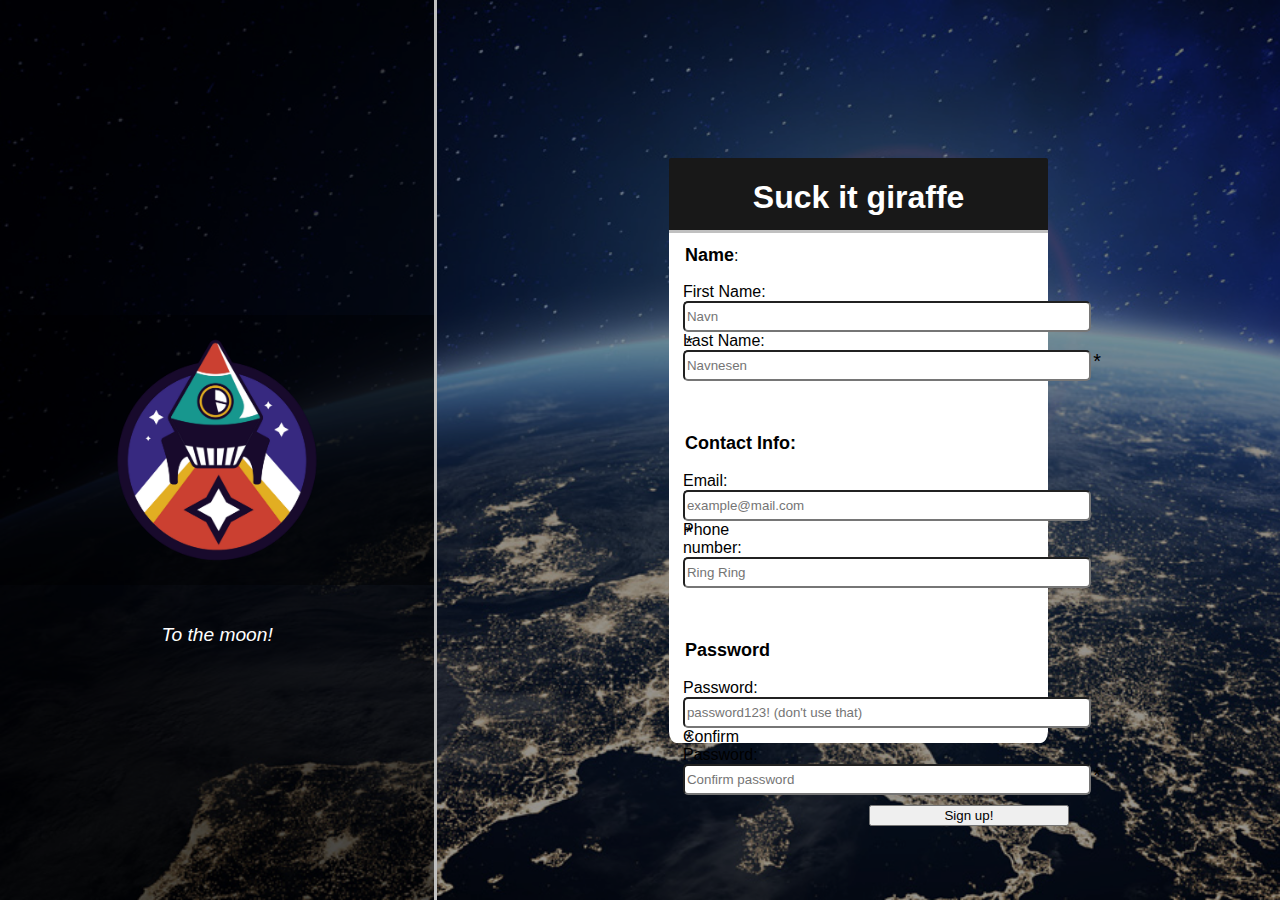
==== index.html @ 5de7ceba "Add foundation of page" ====
<!DOCTYPE html>
<html lang="en">
<head>
    <meta charset="UTF-8">
    <meta name="viewport" content="width=device-width, initial-scale=1.0">
    <title>Sign up!</title>
    <link rel="stylesheet" href="/css/style.css">
    <script src="/js/script.js" defer></script>
</head>
<body>
    <div id="one">
        <div style="margin-top: 50px;"><img id="logo" src="/img/logo.png" alt=""></div>
        <div style="height: 0; margin-top: 50px; color: white; font-style: italic; font-size: larger;">To the moon!</div>
    </div>
    <div id="two">
        <form action="">
            <div id="formHeader">
                <h1 id="formTitle" style="text-align: center;"><a href="https://roselynwill.com/">Suck it giraffe</a></h1>
            </div>
            <fieldset>
                <legend><h1>Name</h1>:</legend>
                <label for="firstName">First Name:</label>
                <input type="text" name="firstName" id="firstName" placeholder="Navn" required>
                <span></span>
                <label for="lastName">Last Name:</label>
                <input type="text" name="lastName" id="lastName" placeholder="Navnesen" required>
                <span></span>
            </fieldset>
            <fieldset>
                <legend><h1>Contact Info:</h1></legend>
                <label for="email">Email:</label>
                <input type="email" name="email" id="email" placeholder="example@mail.com" required>
                <span></span>
                <label for="mobile">Phone number:</label>
                <input type="tel" name="mobile" id="mobile" placeholder="Ring Ring">
            </fieldset>
            <fieldset>
                <legend><h1>Password</h1></legend>
                <label for="Password">Password:</label>
                <input type="password" name="password" id="password" placeholder="password123! (don't use that)" required>
                <span></span>
                <label for="confirmpwd">Confirm Password:</label>
                <input type="password" name="confirmpwd" id="confirmpwd" placeholder="Confirm password" required>
                <span></span>
            </fieldset>
            <button type="submit">Sign up!</button>
        </form>
    </div>
</body>
</html>
---- css/style.css ----
:root {
    --fw: 66vw;
}

body {
    font-family: Arial, Helvetica, sans-serif;
    margin: 0;
    padding: 0;
    display: flex;
    background-image: url(/img/background.jpeg);
    background-size: cover;
}

#one {
    display: flex;
    flex-direction: column;
    align-items: center;
    justify-content: center;
    background-color: rgb(0, 0, 0, 0.7);
    height: 100vh;
    width: calc(100vw - var(--fw));
    border-right: solid silver;
}

#one>div {
    display: flex;
    justify-content: center;
    align-items: center;
    width: 100%;
    height: 30%;
    background-color: rgba(0, 0, 0, 0.4);
}

#logo {
    aspect-ratio: 1;
    height: 240px;
}

#two {
    display: flex;
    justify-content: center;
    align-items: center;
    width: var(--fw);
    height: 100vh;
    background-color: rgb(0, 0, 0, 0.4);
}

legend h1 {
    font-size: large;
    display: inline-block;
}

form {
    display: flex;
    flex-direction: column;
    width: 45%;
    height: 65%;
    background-color: white;
    border-radius: 2%;
}


fieldset {
    border: none;
    width: 100%;
}

fieldset:not(:last-of-type) {
    margin-bottom: 30px;
}

label {
    display: inline-block;
    width: 100px;
}

input {
    width: 400px;
    height: 25px;
    border-radius: 5px;
}

input:required:invalid:not(:placeholder-shown) {
    border: solid 3px rgb(171, 50, 50);
    background-color: tomato;
}

input:required:valid:not(:placeholder-shown) {
    background-color: rgb(12, 228, 12);
    border: solid 2px rgb(93, 154, 3);
}

form button[type="submit"] {
    height: 50px;
    width: 200px;
    margin-left: 200px;
}

span {
    position: relative;
}

input:required+span::after {
    position: absolute;
    right: -10px;
    content: '*';
    font-size: 20px;
}

#formHeader {
    background-color: rgb(24, 24, 24);
    border-bottom: solid silver;
    height: 4.5rem;
    border-top-left-radius: 2px 2px;
    border-top-right-radius: 2px 2px;
}

#formTitle a {
    color: white;
    text-decoration: none;
}
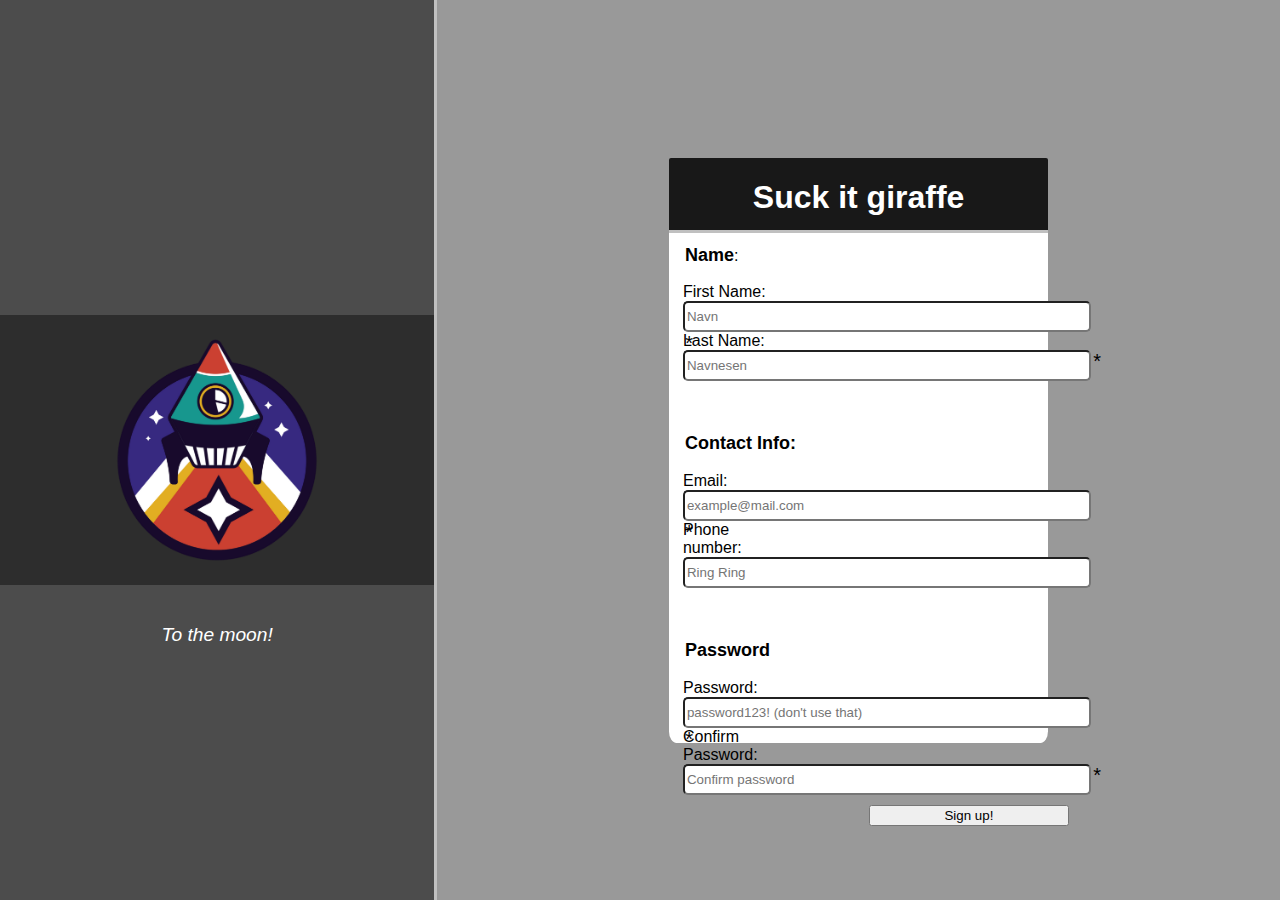
==== commit d0a0d13c: "Fix broken image link" ====
--- a/index.html
+++ b/index.html
@@ -4,12 +4,12 @@
     <meta charset="UTF-8">
     <meta name="viewport" content="width=device-width, initial-scale=1.0">
     <title>Sign up!</title>
-    <link rel="stylesheet" href="/css/style.css">
-    <script src="/js/script.js" defer></script>
+    <link rel="stylesheet" href="./css/style.css">
+    <script src="./js/script.js" defer></script>
 </head>
 <body>
     <div id="one">
-        <div style="margin-top: 50px;"><img id="logo" src="/img/logo.png" alt=""></div>
+        <div style="margin-top: 50px;"><img id="logo" src="./img/logo.png" alt=""></div>
         <div style="height: 0; margin-top: 50px; color: white; font-style: italic; font-size: larger;">To the moon!</div>
     </div>
     <div id="two">
--- a/css/style.css
+++ b/css/style.css
@@ -7,7 +7,7 @@
     margin: 0;
     padding: 0;
     display: flex;
-    background-image: url(/img/background.jpeg);
+    background-image: url(./img/background.jpeg);
     background-size: cover;
 }
 
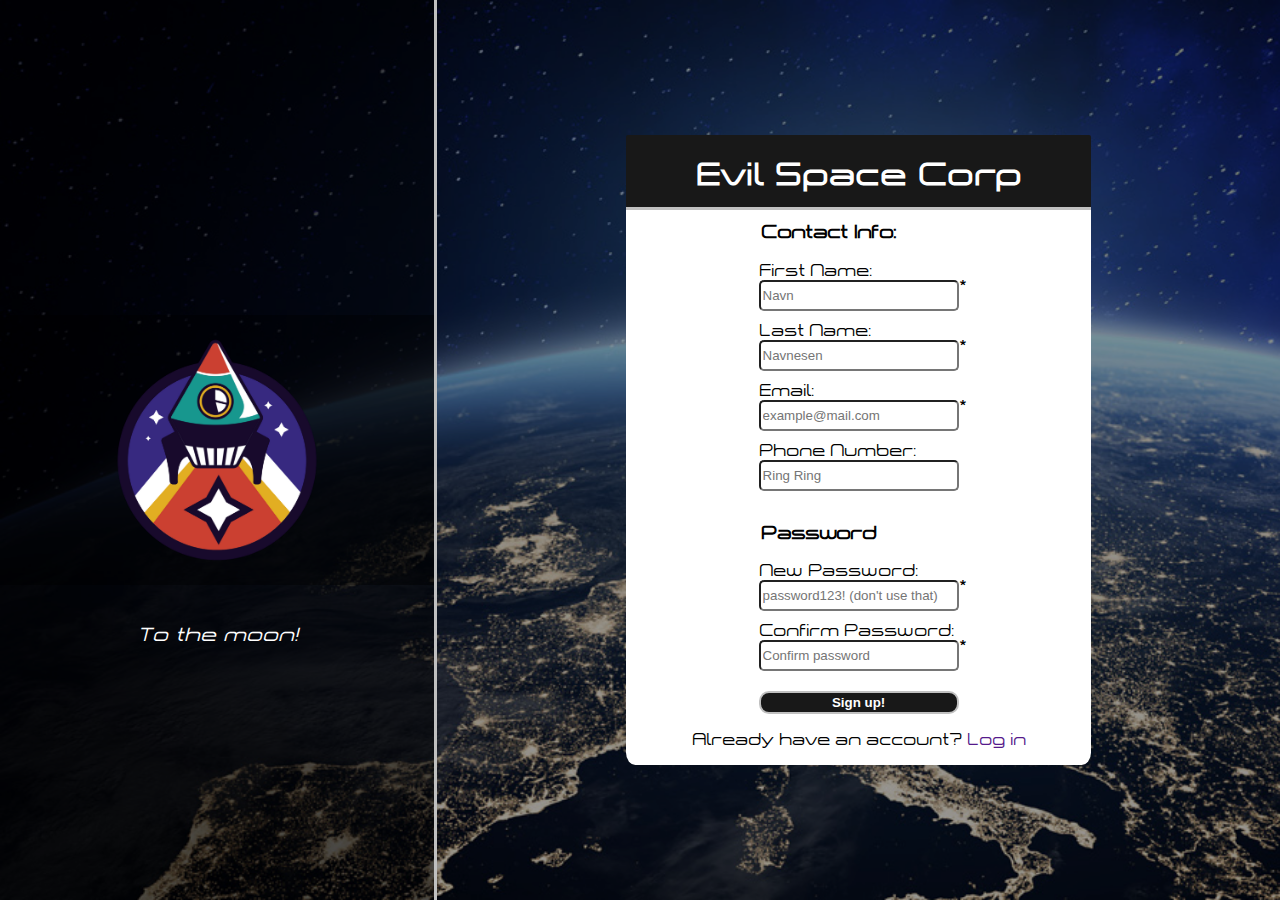
==== commit a1da6704: "Update form" ====
--- a/index.html
+++ b/index.html
@@ -4,39 +4,37 @@
     <meta charset="UTF-8">
     <meta name="viewport" content="width=device-width, initial-scale=1.0">
     <title>Sign up!</title>
-    <link rel="stylesheet" href="./css/style.css">
-    <script src="./js/script.js" defer></script>
+    <link rel="stylesheet" href="/css/style.css">
+    <script src="/js/script.js" defer></script>
 </head>
 <body>
     <div id="one">
-        <div style="margin-top: 50px;"><img id="logo" src="./img/logo.png" alt=""></div>
+        <div style="margin-top: 50px;"><img id="logo" src="/img/logo.png" alt=""></div>
         <div style="height: 0; margin-top: 50px; color: white; font-style: italic; font-size: larger;">To the moon!</div>
     </div>
     <div id="two">
         <form action="">
             <div id="formHeader">
-                <h1 id="formTitle" style="text-align: center;"><a href="https://roselynwill.com/">Suck it giraffe</a></h1>
+                <h1 id="formTitle" style="text-align: center;"><a href="https://roselynwill.com/">Evil Space Corp</a></h1>
             </div>
             <fieldset>
-                <legend><h1>Name</h1>:</legend>
+                <legend><h1>Contact Info:</h1></legend>
                 <label for="firstName">First Name:</label>
                 <input type="text" name="firstName" id="firstName" placeholder="Navn" required>
                 <span></span>
                 <label for="lastName">Last Name:</label>
                 <input type="text" name="lastName" id="lastName" placeholder="Navnesen" required>
                 <span></span>
-            </fieldset>
-            <fieldset>
-                <legend><h1>Contact Info:</h1></legend>
+
                 <label for="email">Email:</label>
                 <input type="email" name="email" id="email" placeholder="example@mail.com" required>
                 <span></span>
-                <label for="mobile">Phone number:</label>
+                <label for="mobile">Phone Number:</label>
                 <input type="tel" name="mobile" id="mobile" placeholder="Ring Ring">
             </fieldset>
             <fieldset>
                 <legend><h1>Password</h1></legend>
-                <label for="Password">Password:</label>
+                <label for="Password">New Password:</label>
                 <input type="password" name="password" id="password" placeholder="password123! (don't use that)" required>
                 <span></span>
                 <label for="confirmpwd">Confirm Password:</label>
@@ -44,6 +42,7 @@
                 <span></span>
             </fieldset>
             <button type="submit">Sign up!</button>
+            <p style="text-align: center;">Already have an account? <a href="">Log in</a></p>
         </form>
     </div>
 </body>
--- a/css/style.css
+++ b/css/style.css
@@ -2,12 +2,17 @@
     --fw: 66vw;
 }
 
+@font-face {
+    font-family: spaceFont;
+    src: url(/fonts/aspace_demo.otf);
+}
+
 body {
-    font-family: Arial, Helvetica, sans-serif;
+    font-family: spaceFont;
     margin: 0;
     padding: 0;
     display: flex;
-    background-image: url(./img/background.jpeg);
+    background-image: url(/img/background.jpeg);
     background-size: cover;
 }
 
@@ -53,31 +58,32 @@
 form {
     display: flex;
     flex-direction: column;
-    width: 45%;
-    height: 65%;
+    width: calc(var(--fw) - 45%);
+    height: 70%;
     background-color: white;
     border-radius: 2%;
 }
 
 
 fieldset {
+    align-self: center;
+    display: flex;
+    flex-direction: column;
+    margin: 0;
     border: none;
-    width: 100%;
 }
 
-fieldset:not(:last-of-type) {
-    margin-bottom: 30px;
-}
 
 label {
     display: inline-block;
-    width: 100px;
+    width: 200px;
 }
 
 input {
-    width: 400px;
+    max-width: 250px;
     height: 25px;
     border-radius: 5px;
+    margin-bottom: 10px;
 }
 
 input:required:invalid:not(:placeholder-shown) {
@@ -90,22 +96,29 @@
     border: solid 2px rgb(93, 154, 3);
 }
 
+input:required+span::after {
+    position: absolute;
+    right: -7px;
+    bottom: 25px;
+    content: '*';
+}
+
 form button[type="submit"] {
     height: 50px;
     width: 200px;
-    margin-left: 200px;
+    margin-left: auto;
+    margin-right: auto;
+    background-color: rgb(24, 24, 24);
+    border-radius: 10px;
+    border: 2px solid silver;
+    color: white;
+    font-weight: 700;
 }
 
 span {
     position: relative;
 }
 
-input:required+span::after {
-    position: absolute;
-    right: -10px;
-    content: '*';
-    font-size: 20px;
-}
 
 #formHeader {
     background-color: rgb(24, 24, 24);
@@ -118,4 +131,8 @@
 #formTitle a {
     color: white;
     text-decoration: none;
+}
+
+a {
+    text-decoration: none;
 }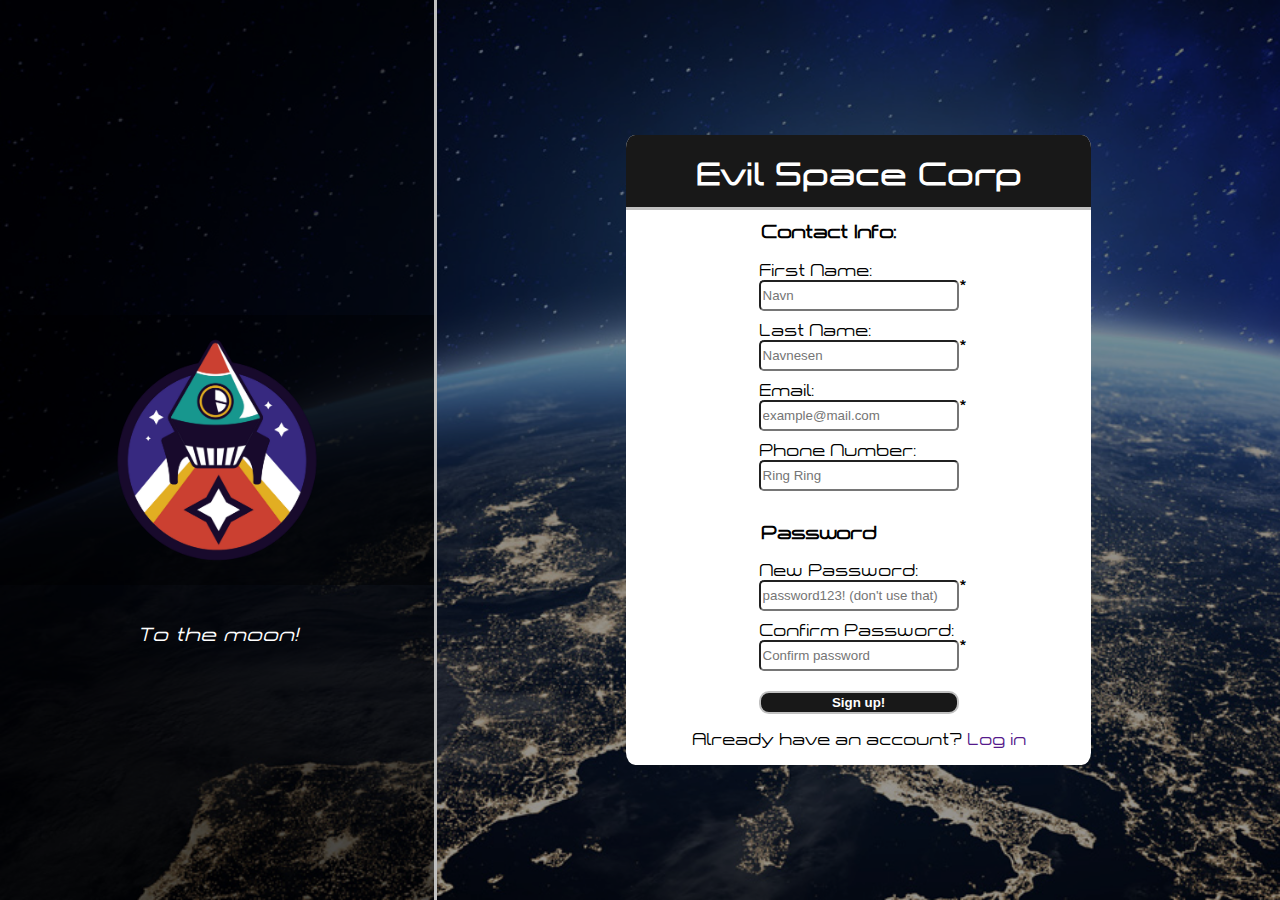
==== commit e3276853: "Update form" ====
--- a/index.html
+++ b/index.html
@@ -5,7 +5,7 @@
     <meta name="viewport" content="width=device-width, initial-scale=1.0">
     <title>Sign up!</title>
     <link rel="stylesheet" href="/css/style.css">
-    <script src="/js/script.js" defer></script>
+    <script src="js/script.js" defer></script>
 </head>
 <body>
     <div id="one">
@@ -35,10 +35,10 @@
             <fieldset>
                 <legend><h1>Password</h1></legend>
                 <label for="Password">New Password:</label>
-                <input type="password" name="password" id="password" placeholder="password123! (don't use that)" required>
+                <input type="password" name="password" id="password" placeholder="password123! (don't use that)" onkeyup="check()" required>
                 <span></span>
                 <label for="confirmpwd">Confirm Password:</label>
-                <input type="password" name="confirmpwd" id="confirmpwd" placeholder="Confirm password" required>
+                <input type="password" name="confirmpwd" id="confirmpwd" placeholder="Confirm password" onkeyup="check()" required>
                 <span></span>
             </fieldset>
             <button type="submit">Sign up!</button>
--- a/css/style.css
+++ b/css/style.css
@@ -62,6 +62,7 @@
     height: 70%;
     background-color: white;
     border-radius: 2%;
+    overflow: auto;
 }
 
 
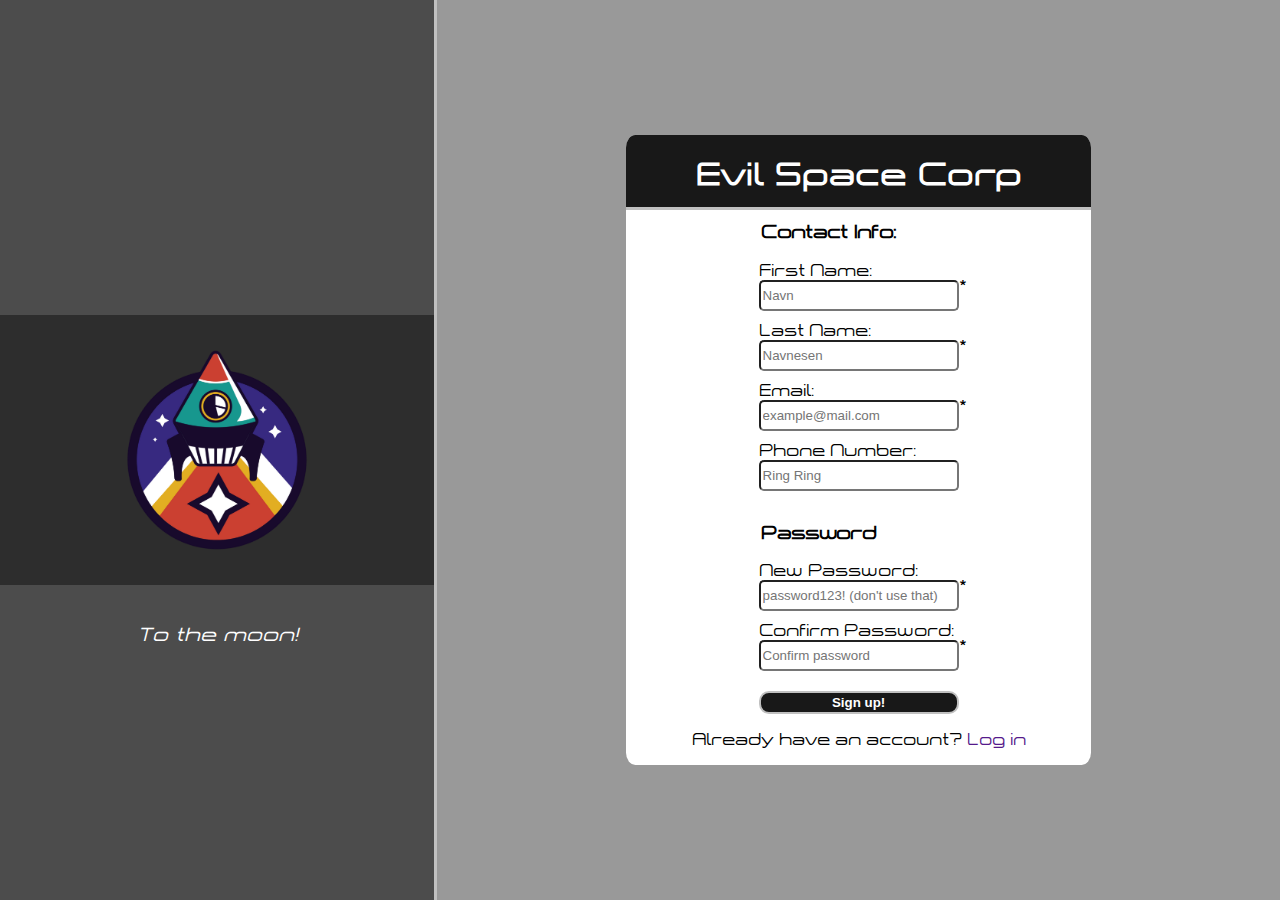
==== commit 479983e5: "Merge branch 'main' of github.com:ATlexEide/sign-up-form" ====
--- a/index.html
+++ b/index.html
@@ -9,7 +9,7 @@
 </head>
 <body>
     <div id="one">
-        <div style="margin-top: 50px;"><img id="logo" src="/img/logo.png" alt=""></div>
+        <div style="margin-top: 50px;"><img id="logo" src="./img/logo.png" alt=""></div>
         <div style="height: 0; margin-top: 50px; color: white; font-style: italic; font-size: larger;">To the moon!</div>
     </div>
     <div id="two">
--- a/css/style.css
+++ b/css/style.css
@@ -12,7 +12,7 @@
     margin: 0;
     padding: 0;
     display: flex;
-    background-image: url(/img/background.jpeg);
+    background-image: url(./img/background.jpeg);
     background-size: cover;
 }
 
@@ -38,7 +38,7 @@
 
 #logo {
     aspect-ratio: 1;
-    height: 240px;
+    height: 80%;
 }
 
 #two {
@@ -81,7 +81,7 @@
 }
 
 input {
-    max-width: 250px;
+    width: 96%;
     height: 25px;
     border-radius: 5px;
     margin-bottom: 10px;
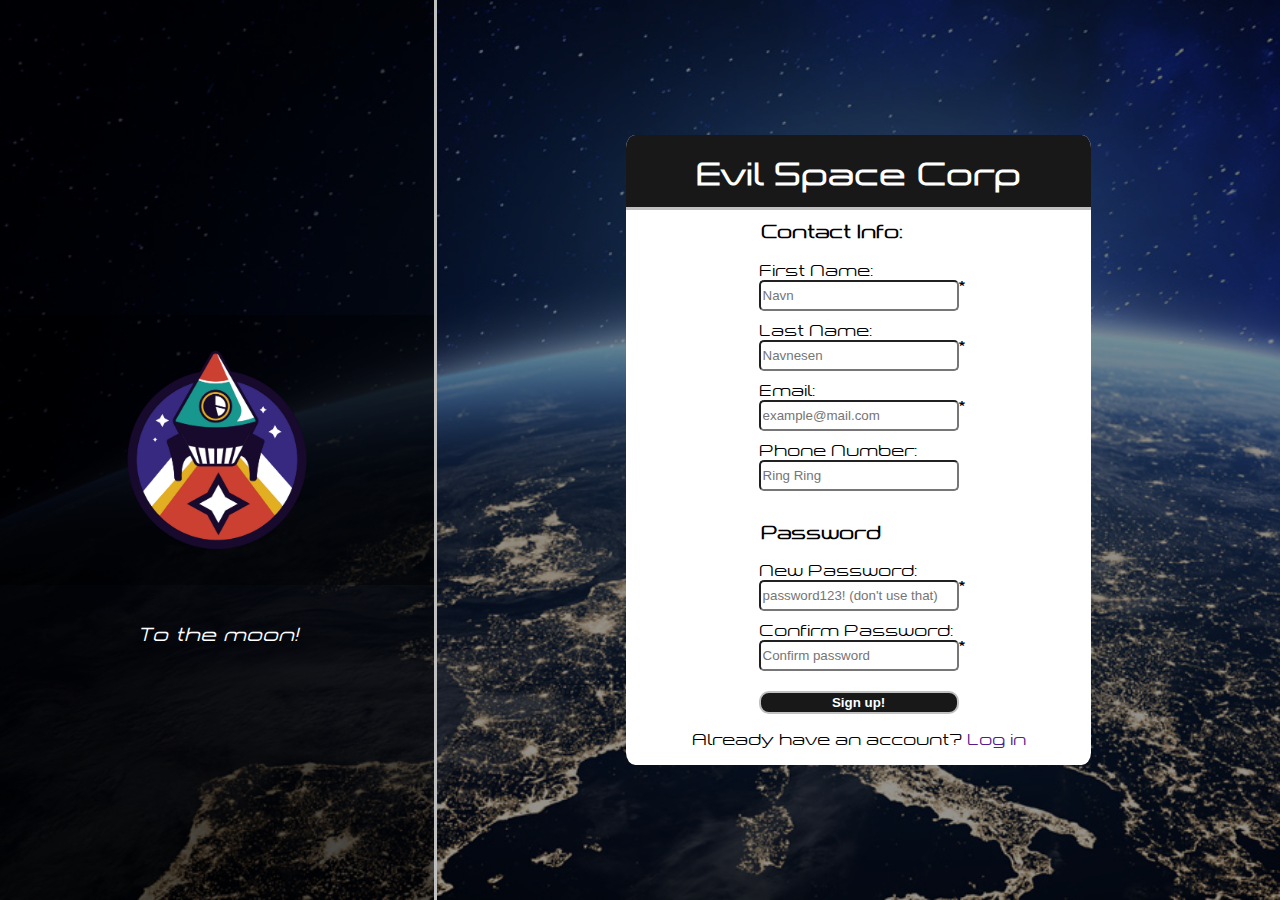
==== commit 41718b32: "Update header" ====
--- a/index.html
+++ b/index.html
@@ -4,8 +4,8 @@
     <meta charset="UTF-8">
     <meta name="viewport" content="width=device-width, initial-scale=1.0">
     <title>Sign up!</title>
-    <link rel="stylesheet" href="/css/style.css">
-    <script src="js/script.js" defer></script>
+    <link rel="stylesheet" href="./css/style.css">
+    <script src="./js/script.js" defer></script>
 </head>
 <body>
     <div id="one">
@@ -15,7 +15,7 @@
     <div id="two">
         <form action="">
             <div id="formHeader">
-                <h1 id="formTitle" style="text-align: center;"><a href="https://roselynwill.com/">Evil Space Corp</a></h1>
+                <h1 id="formTitle" style="text-align: center; color: white;">Evil Space Corp</h1>
             </div>
             <fieldset>
                 <legend><h1>Contact Info:</h1></legend>
--- a/css/style.css
+++ b/css/style.css
@@ -4,7 +4,7 @@
 
 @font-face {
     font-family: spaceFont;
-    src: url(/fonts/aspace_demo.otf);
+    src: url(../fonts/aspace_demo-webfont.woff);
 }
 
 body {
@@ -12,7 +12,7 @@
     margin: 0;
     padding: 0;
     display: flex;
-    background-image: url(./img/background.jpeg);
+    background-image: url(../img/background.jpeg);
     background-size: cover;
 }
 
